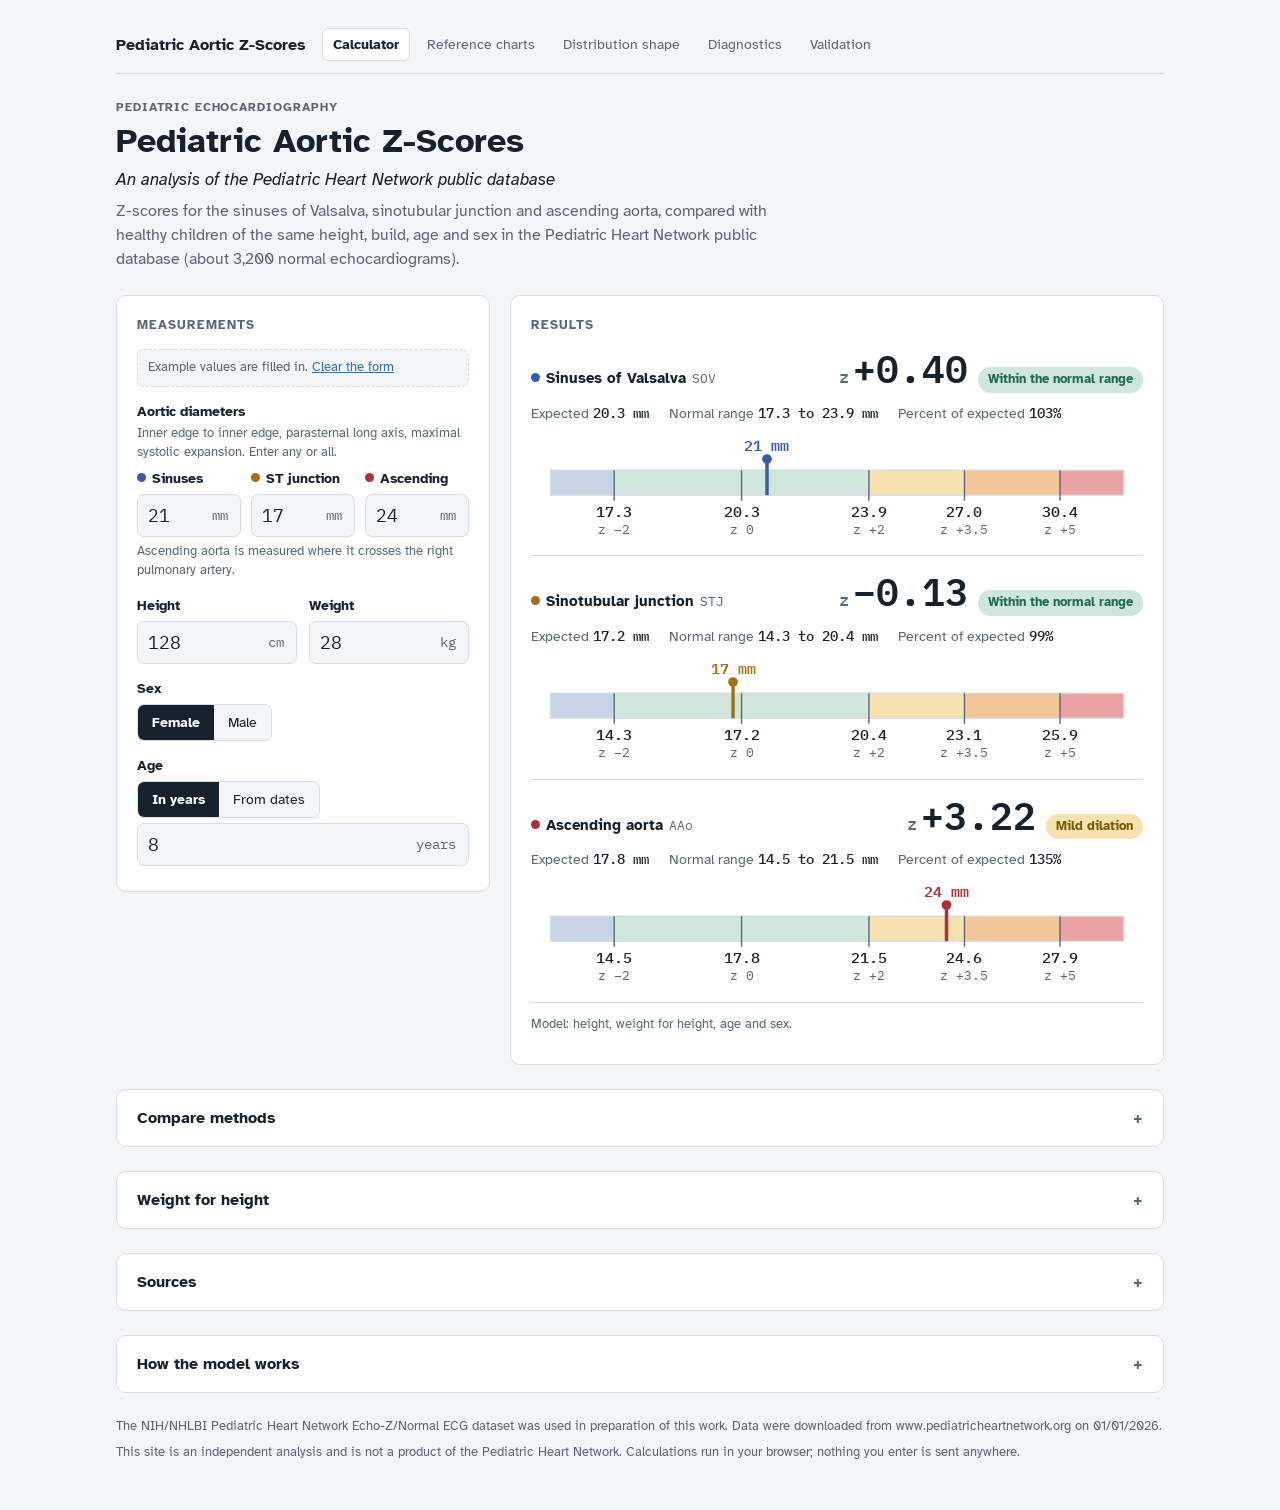
==== index.html @ 46dfd91a "Add reference charts, shape explainer, diagnostics and validation pages Split the calculator into a " ====
<!doctype html>
<html lang="en">
<head>
<meta charset="utf-8">
<meta name="viewport" content="width=device-width, initial-scale=1, viewport-fit=cover">
<meta name="description" content="Z-scores for the pediatric aortic root and ascending aorta from the Pediatric Heart Network public database.">
<title>Pediatric Aortic Z-Scores</title>
<link rel="preconnect" href="https://fonts.googleapis.com">
<link rel="preconnect" href="https://fonts.gstatic.com" crossorigin>
<link rel="stylesheet" href="https://fonts.googleapis.com/css2?family=Atkinson+Hyperlegible:ital,wght@0,400;0,700;1,400&family=IBM+Plex+Mono:wght@400;500;600&display=swap">
<link rel="stylesheet" href="css/site.css">
<style>body { margin: 0; }</style>
</head>
<body>
<div class="page">
  <nav class="sitenav" aria-label="Pages"><a class="brand" href="index.html">Pediatric Aortic Z-Scores</a><a class="tab" href="index.html" aria-current="page">Calculator</a><a class="tab" href="charts.html">Reference charts</a><a class="tab" href="shape.html">Distribution shape</a><a class="tab" href="diagnostics.html">Diagnostics</a><a class="tab" href="validation.html">Validation</a></nav>
  <header>
    <div class="eyebrow">Pediatric echocardiography</div>
    <h1>Pediatric Aortic Z-Scores</h1>
    <p class="subtitle">An analysis of the Pediatric Heart Network public database</p>
    <p class="lede">Z-scores for the sinuses of Valsalva, sinotubular junction and ascending aorta, compared with healthy children of the same height, build, age and sex in the Pediatric Heart Network public database (about 3,200 normal echocardiograms).</p>
  </header>

  <div class="work">
    <section class="panel" aria-labelledby="in-h">
      <h2 id="in-h">Measurements</h2>
      <form id="f" novalidate>
        <div class="example-note" id="example-note">Example values are filled in. <button type="button" id="clear">Clear the form</button></div>

        <div class="field">
          <div class="fieldset-head">
            <span class="label">Aortic diameters</span>
            <span class="hint">Inner edge to inner edge, parasternal long axis, maximal systolic expansion. Enter any or all.</span>
          </div>
          <div class="three">
            <div class="field">
              <label for="d-SOV"><span class="dot" style="background:var(--c-sov)"></span>Sinuses</label>
              <div class="unit-input"><input id="d-SOV" inputmode="decimal" autocomplete="off" value="21"><span>mm</span></div>
            </div>
            <div class="field">
              <label for="d-STJ"><span class="dot" style="background:var(--c-stj)"></span>ST junction</label>
              <div class="unit-input"><input id="d-STJ" inputmode="decimal" autocomplete="off" value="17"><span>mm</span></div>
            </div>
            <div class="field">
              <label for="d-AAO"><span class="dot" style="background:var(--c-aao)"></span>Ascending</label>
              <div class="unit-input"><input id="d-AAO" inputmode="decimal" autocomplete="off" value="24"><span>mm</span></div>
            </div>
          </div>
          <span class="hint">Ascending aorta is measured where it crosses the right pulmonary artery.</span>
        </div>

        <div class="two">
          <div class="field">
            <label for="ht">Height</label>
            <div class="unit-input"><input id="ht" inputmode="decimal" autocomplete="off" value="128"><span>cm</span></div>
          </div>
          <div class="field">
            <label for="wt">Weight</label>
            <div class="unit-input"><input id="wt" inputmode="decimal" autocomplete="off" value="28"><span>kg</span></div>
          </div>
        </div>

        <div class="field">
          <span class="label" id="sex-l">Sex</span>
          <div class="seg" role="radiogroup" aria-labelledby="sex-l">
            <input type="radio" name="sex" id="sex-f" value="F" checked><label for="sex-f">Female</label>
            <input type="radio" name="sex" id="sex-m" value="M"><label for="sex-m">Male</label>
          </div>
        </div>

        <div class="field">
          <span class="label" id="agemode-l">Age</span>
          <div class="seg" role="radiogroup" aria-labelledby="agemode-l">
            <input type="radio" name="agemode" id="am-y" value="years" checked><label for="am-y">In years</label>
            <input type="radio" name="agemode" id="am-d" value="dates"><label for="am-d">From dates</label>
          </div>
          <div id="age-years">
            <div class="unit-input"><input id="age" inputmode="decimal" autocomplete="off" value="8" aria-label="Age in years"><span>years</span></div>
          </div>
          <div id="age-dates" class="two" hidden>
            <div class="field"><label for="dob" class="hint">Date of birth</label><input type="date" id="dob"></div>
            <div class="field"><label for="exam" class="hint">Exam date</label><input type="date" id="exam"></div>
          </div>
          <div class="hint" id="age-out"></div>
        </div>
      </form>
    </section>

    <section class="panel" aria-live="polite" aria-labelledby="out-h">
      <h2 id="out-h">Results</h2>
      <div class="results" id="results"></div>
      <div class="modelline" id="modelline"></div>
      <ul class="flags" id="flags"></ul>
    </section>
  </div>

  <details class="panel" id="cmp">
    <summary>Compare methods</summary>
    <div class="details-body">
      <p class="sub">The same child and measurements under other published or derived normalization methods. Each method has its own reference group and age range. The PHN z-score uses the published PHN Echo Z-Score Project table for all ages; the Mahgerefteh values were recomputed in children 2 years and older.</p>
      <div id="cmp-body"></div>
      <p class="sub">CSA/ht = π × (diameter ÷ 2)² ÷ height (cm²/m). For the CSA/ht methods, the mean comes from the age-group table or from a regression on age and sex, and the SD always comes from the age-group table. The coefficients in the published supplement spreadsheet differ from a regression refit on the same public PHN data, so both are shown.</p>
      <p class="sub">Every method here shares one limit, as does any z-score calculator built from healthy children: almost no reference child falls beyond z ±4. Past that point, z-scores depend on assumptions about the tail rather than on data, which is why the methods diverge for a severely dilated aorta. The percent of expected does not depend on those assumptions.</p>
    </div>
  </details>

  <details class="panel" id="wfh-panel">
    <summary>Weight for height</summary>
    <div class="details-body">
      <div class="wfh-grid">
        <div style="display:grid;gap:12px;min-width:0">
          <dl class="facts">
            <dt>Typical weight for this height</dt><dd id="wf-typ">—</dd>
            <dt>Entered weight</dt><dd id="wf-ent">—</dd>
            <dt>Weight for height</dt><dd id="wf-pct">—</dd>
            <dt>Reference group range</dt><dd id="wf-rng">—</dd>
          </dl>
          <div class="table-wrap">
            <table>
              <thead><tr><th>Level</th><th class="num">Expected diameter</th><th class="num">Effect on z</th></tr></thead>
              <tbody id="wf-tab"></tbody>
            </table>
          </div>
          <p class="sub">Effects are compared with a child of typical weight for the same height. Typical weight is the smoothed average weight for height in the PHN reference group (healthy, non-obese children). Children who are lean for their height have slightly smaller aortas; above typical weight, the expected diameter barely changes.</p>
        </div>
        <div class="wfh-chart">
          <svg id="wfh-svg" viewBox="0 0 440 220" role="img" aria-label="Adjustment to expected aortic diameters by weight for height"></svg>
          <div class="legend" id="wfh-legend"></div>
          <div class="scale-cap">Adjustment to the expected diameter (vertical) by weight for height (horizontal).</div>
        </div>
      </div>
    </div>
  </details>

  <details class="panel" id="refs">
    <summary>Sources</summary>
    <div class="details-body">
      <ol class="refs">
        <li>NIH/NHLBI Pediatric Heart Network Echo-Z/Normal ECG public use dataset. Downloaded 01/01/2026. <a href="https://www.pediatricheartnetwork.org" target="_blank" rel="noopener">pediatricheartnetwork.org</a><span class="why">The reference data behind every PHN-based method on this page.</span></li>
        <li>Lopez L, Colan S, Stylianou M, et al. Relationship of echocardiographic z scores adjusted for body surface area to age, sex, race, and ethnicity: the Pediatric Heart Network Normal Echocardiogram Database. <em>Circ Cardiovasc Imaging</em>. 2017;10(11):e006979. <a href="https://doi.org/10.1161/CIRCIMAGING.117.006979" target="_blank" rel="noopener">doi:10.1161/CIRCIMAGING.117.006979</a><span class="why">The original PHN normal database, and the BSA exponents, means and SDs behind the PHN z-score in the comparison table.</span></li>
        <li>Mahgerefteh J, Lai W, Colan S, et al. Height versus body surface area to normalize cardiovascular measurements in children using the Pediatric Heart Network Echocardiographic Z-Score Database. <em>Pediatr Cardiol</em>. 2021;42(6):1284–1292. <a href="https://doi.org/10.1007/s00246-021-02609-x" target="_blank" rel="noopener">doi:10.1007/s00246-021-02609-x</a><span class="why">Height- and BSA-indexed values for the aortic root and ascending aorta in the comparison table.</span></li>
        <li>Chaudhary AA, Tomlinson AZ, Drant S, Jones AL. Z-score calculators for cross sectional area to height ratio of the aortic root and ascending aorta in healthy children. <em>Pediatr Cardiol</em>. 2026. <a href="https://doi.org/10.1007/s00246-026-04525-4" target="_blank" rel="noopener">doi:10.1007/s00246-026-04525-4</a><span class="why">CSA/ht age-group tables and supplement coefficients in the comparison table.</span></li>
        <li>Lopez L, Colan SD, Frommelt PC, et al. Recommendations for quantification methods during the performance of a pediatric echocardiogram. <em>J Am Soc Echocardiogr</em>. 2010;23(5):465–577. <a href="https://doi.org/10.1016/j.echo.2010.03.019" target="_blank" rel="noopener">doi:10.1016/j.echo.2010.03.019</a><span class="why">How the aortic measurements were made in the PHN core lab.</span></li>
        <li>Morris SA, et al. Cardiovascular management of aortopathy in children: a scientific statement from the American Heart Association. <em>Circulation</em>. 2024. <a href="https://pubmed.ncbi.nlm.nih.gov/39129620/" target="_blank" rel="noopener">PubMed 39129620</a><span class="why">Z-score bands for mild, moderate and severe dilation.</span></li>
        <li>Cole TJ, Green PJ. Smoothing reference centile curves: the LMS method and penalized likelihood. <em>Stat Med</em>. 1992;11(10):1305–1319. <a href="https://doi.org/10.1002/sim.4780111005" target="_blank" rel="noopener">doi:10.1002/sim.4780111005</a><span class="why">The LMS idea behind the median, spread and Box-Cox shape.</span></li>
        <li>Rigby RA, Stasinopoulos DM. Generalized additive models for location, scale and shape. <em>J R Stat Soc Ser C</em>. 2005;54(3):507–554. <a href="https://doi.org/10.1111/j.1467-9876.2005.00510.x" target="_blank" rel="noopener">doi:10.1111/j.1467-9876.2005.00510.x</a><span class="why">GAMLSS, the framework used to fit these models.</span></li>
        <li>Herrera-Leaño N, Malhotra A, Cooper R, et al. Allometric scaling of left heart structure and function in elite cyclists: development of sport-specific prediction equations. <em>J Am Heart Assoc</em>. 2026;15:e050142. <a href="https://doi.org/10.1161/JAHA.126.050142" target="_blank" rel="noopener">doi:10.1161/JAHA.126.050142</a><span class="why">A location, scale and shape approach to echo reference values (SEAMLSS).</span></li>
        <li>Haycock GB, Schwartz GJ, Wisotsky DH. Geometric method for measuring body surface area. <em>J Pediatr</em>. 1978;93(1):62–66. <a href="https://doi.org/10.1016/S0022-3476(78)80601-5" target="_blank" rel="noopener">doi:10.1016/S0022-3476(78)80601-5</a><span class="why">BSA formula for the BSA index.</span></li>
      </ol>
    </div>
  </details>

  <details class="panel" id="about">
    <summary>How the model works</summary>
    <div class="details-body">
      <p>Each z-score answers one question: how unusual is this diameter for a healthy child of the same size, build, age and sex? The model answers it in three parts, the same three used to build growth charts (the LMS method): where the middle is, how wide the spread is, and what shape the distribution has. It is fit separately for each level of the aorta.</p>

      <h3>1. The middle: predicted median (M)</h3>
      <p>The median diameter comes from log height, weight for height, age and sex. Height enters as a smooth curve rather than a fixed exponent, so the model can follow growth that is slower than body length in toddlers (an exponent near 0.75) and close to proportional in adolescence (near 0.95). Weight for height compares the child's weight with the typical weight for their height in the same reference group: lean children have slightly smaller aortas, and weight above typical changes little. Once size is known, age and sex add only small effects. Every effect is multiplicative, so it changes the expected diameter by a percentage, the same at every size.</p>

      <h3>2. The spread: σ</h3>
      <p>σ is close to a coefficient of variation: the typical scatter of healthy diameters as a fraction of the median, about 8 to 11%. It is a smooth function of height and is slightly larger in infants, partly because a 1 mm rounding step is a bigger fraction of a small aorta.</p>

      <h3>3. The shape: λ</h3>
      <p>λ (the Box-Cox power) describes how the distribution stretches in its tails, and it is estimated from the data rather than assumed. λ = 0 means diameters are log-normal: being twice the median counts the same at any size. λ = 1 means each extra millimetre counts the same, the assumption behind ratio z-scores such as diameter ÷ BSA^0.5. λ = 2 is the scale of an area, such as CSA/ht. The data put the sinuses near 0 (log-normal) and the sinotubular junction and ascending aorta near 0.4, and rule out 2 for all three. Near the middle the choice barely matters; for a severely dilated aorta it can change z by a factor of two, which is why it is fitted here.</p>

      <div class="table-wrap">
        <table>
          <thead><tr><th>Level</th><th class="num">Children</th><th class="num">λ</th><th class="num">σ (spread)</th><th class="num">Male vs female</th></tr></thead>
          <tbody id="model-tab"></tbody>
        </table>
      </div>

      <h3>From the three parts to a z-score</h3>
      <p class="mono" id="formula" style="white-space:pre-line;line-height:1.8"></p>
      <p>D is the measured diameter and M the predicted median. When λ is 0, the formula becomes ln(D ÷ M) ÷ σ. The second formula turns any z back into millimetres; it draws the scales and gives the normal range (z −2 to +2).</p>
      <p><strong>Percent of expected</strong> is 100 × D ÷ M, the same idea as percent predicted in pulmonary function testing and in the athlete equations of Herrera-Leaño et al. It does not depend on λ or σ, so it is the steadier number for describing and following severe dilation, where z-scores from different methods diverge.</p>
      <p><strong>Without a weight</strong>, the calculator uses the same kind of model built from height and sex only.</p>

      <h3>Reference group and checks</h3>
      <p>Healthy, non-obese children from birth to 18 years in the NIH/NHLBI Pediatric Heart Network Echo-Z/Normal ECG public use dataset (core-lab measurements, 19 centers). Data cleaning is described below.</p>
      <p>In the reference group, z-scores have mean 0 and SD 1 in every height decile and age group, with no remaining trend against height, age, weight, BMI or sex, and 2.1 to 2.6% of children beyond ±2 on each side (2.3% expected). Royston–Wright Q-tests across height groups show the spread (σ), skewness (λ) and kurtosis behaving as intended at every size, except slightly heavy tails at the sinotubular junction.</p>

      <h3>Data cleaning</h3>
      <p>Records were screened in two stages, and only clear errors were excluded, never values that were merely unusual.</p>
      <p><strong>Body size.</strong> Weight for height was computed for every child, and records far outside the reference range were reviewed. Five combinations that are not physiologically possible in a healthy child (for example, a newborn recorded at 71 cm, and a 7.7-year-old at 134 cm and 15 kg) were excluded from all three models.</p>
      <p><strong>Measurements.</strong> After a first fit, the largest |z| values at each level were reviewed. A reading was excluded only when it was implausible and isolated to one level while the other levels in the same child were normal: one sinotubular junction (13 mm in a 172 cm adolescent, z −6.6) and two ascending aortas (12 and 13 mm in children about 140 cm tall, z −4.0 to −4.7, with normal sinuses and sinotubular junction). A child who was large at all three levels (z about +3.5 throughout) was kept, because agreement across levels points to real anatomy.</p>
      <p>In total, 5 of 3,215 records were excluded from all models, and 3 single measurements from one level each. Removing them did not change the main findings. They mattered most for the shape: the two ascending aorta readings alone moved λ from 0.48 to 0.37 and accounted for the skewness and kurtosis flags in the Q-tests.</p>
      <p><strong>Self-test.</strong> <span id="selftest">Running…</span></p>
      <p class="sub">Fit in R with the gamlss package (Box-Cox Cole-Green family, P-spline smooths), exported as lookup tables and interpolated in the browser.</p>

      <h3>Limits</h3>
      <p>Calibration is close to exact out to about z ±2.5. Beyond ±3, about twice as many reference children fall in each tail as a normal distribution predicts (roughly 8 instead of 4 per tail), so z-scores there are approximate; past about ±4 they extend the fitted shape rather than the data, and the percent of expected is the more robust measure. The sinotubular junction has slightly heavier tails than this model assumes, so extreme STJ z-scores should be read with some care. The reference group excluded obesity, so results for children well outside the reference weight-for-height range are extrapolations. Diameters were recorded to the nearest millimetre; in newborns, 1 mm moves z by about 1. The dilation bands follow the AHA scientific statement on aortopathy in children (normal &lt; 2, mild 2 to &lt; 3.5, moderate 3.5 to &lt; 5, severe ≥ 5), applied to this model's z. For research and education; it does not replace clinical judgment.</p>
    </div>
  </details>

  <footer>
    <p>The NIH/NHLBI Pediatric Heart Network Echo-Z/Normal ECG dataset was used in preparation of this work. Data were downloaded from www.pediatricheartnetwork.org on 01/01/2026.</p>
    <p>This site is an independent analysis and is not a product of the Pediatric Heart Network. Calculations run in your browser; nothing you enter is sent anywhere.</p>
  </footer>
</div>
<script src="models/root_bccg.js"></script>
<script src="tests/root_bccg_testcases.js"></script>
<script src="js/aortic-model.js"></script>
<script src="js/calculator.js"></script>
</body>
</html>
---- css/site.css ----
/* Layout: a clinical worksheet. Measurements on the left; one result row per level
   of the aorta (root to ascending) on the right, each with a caliper-style mm scale.
   Methods, weight for height, sources and notes fold away below. */
:root {
  --bg: #f3f5f7;
  --surface: #ffffff;
  --ink: #17212b;
  --muted: #5a6673;
  --line: #d7dde4;
  --accent: #a8323c;
  --accent-soft: #f6e3e5;
  --focus: #2f6db5;
  --c-sov: #3b5ba9;
  --c-stj: #a0701a;
  --c-aao: #a8323c;
  --band-small: #c9d5e6;
  --band-normal: #cfe6dc;
  --band-mild: #f5e2b0;
  --band-moderate: #f3c69a;
  --band-severe: #eba2a2;
  --chip-normal-ink: #1f6b52;
  --chip-mild-ink: #7a5a00;
  --chip-moderate-ink: #8a4300;
  --chip-severe-ink: #8e1f28;
  --chip-small-ink: #2c4f7c;
  --font-ui: "Atkinson Hyperlegible", "Segoe UI", system-ui, -apple-system, sans-serif;
  --font-num: "IBM Plex Mono", ui-monospace, "SFMono-Regular", Menlo, Consolas, monospace;
}
@media (prefers-color-scheme: dark) {
  :root:not([data-theme="light"]) {
    --bg: #0f1419; --surface: #171e26; --ink: #e5eaf0; --muted: #9aa5b1; --line: #2b3540;
    --accent: #ec6b73; --accent-soft: #3a1f23; --focus: #7fb0ec;
    --c-sov: #6f8fe0; --c-stj: #b88a2a; --c-aao: #e45f72;
    --band-small: #2b3b52; --band-normal: #1f4236; --band-mild: #4a3d14; --band-moderate: #57361a; --band-severe: #5c2427;
    --chip-normal-ink: #8fd6b8; --chip-mild-ink: #ead07a; --chip-moderate-ink: #f2b27a; --chip-severe-ink: #f3a0a6; --chip-small-ink: #a9c4ea;
    color-scheme: dark;
  }
}
:root[data-theme="dark"] {
  --bg: #0f1419; --surface: #171e26; --ink: #e5eaf0; --muted: #9aa5b1; --line: #2b3540;
  --accent: #ec6b73; --accent-soft: #3a1f23; --focus: #7fb0ec;
  --c-sov: #6f8fe0; --c-stj: #b88a2a; --c-aao: #e45f72;
  --band-small: #2b3b52; --band-normal: #1f4236; --band-mild: #4a3d14; --band-moderate: #57361a; --band-severe: #5c2427;
  --chip-normal-ink: #8fd6b8; --chip-mild-ink: #ead07a; --chip-moderate-ink: #f2b27a; --chip-severe-ink: #f3a0a6; --chip-small-ink: #a9c4ea;
  color-scheme: dark;
}

* { box-sizing: border-box; }
[hidden] { display: none !important; }
body { background: var(--bg); color: var(--ink); font-family: var(--font-ui); font-size: 16px; line-height: 1.5; }
.page {
  max-width: 1080px; margin: 0 auto;
  padding-block: 28px 48px;
  padding-left: max(16px, env(safe-area-inset-left, 0px));
  padding-right: max(16px, env(safe-area-inset-right, 0px));
  display: grid; gap: 24px;
}
header { display: grid; gap: 6px; }
.eyebrow { font-size: 12px; letter-spacing: .08em; text-transform: uppercase; color: var(--muted); font-weight: 700; }
h1 { margin: 0; font-size: clamp(26px, 4vw, 34px); line-height: 1.15; text-wrap: balance; }
.subtitle { margin: 0; font-size: 17px; font-style: italic; }
.lede { margin: 0; color: var(--muted); max-width: 66ch; }

.work { display: grid; grid-template-columns: minmax(0, 4fr) minmax(0, 7fr); gap: 20px; align-items: start; }
@media (max-width: 800px) { .work { grid-template-columns: 1fr; } }
.panel { background: var(--surface); border: 1px solid var(--line); border-radius: 10px; padding: 20px; min-width: 0; }
.panel h2 { margin: 0 0 14px; font-size: 13px; letter-spacing: .08em; text-transform: uppercase; color: var(--muted); }

form { display: grid; gap: 14px; }
.field { display: grid; gap: 5px; }
.field label, .field .label { font-weight: 700; font-size: 14px; }
.hint { font-size: 13px; color: var(--muted); }
.unit-input { display: grid; grid-template-columns: minmax(0, 1fr) auto; align-items: center; border: 1px solid var(--line); border-radius: 7px; background: var(--bg); }
.unit-input input { border: 0; background: transparent; color: var(--ink); font-family: var(--font-num); font-size: 18px; padding: 9px 10px; min-width: 0; width: 100%; }
.unit-input span { padding: 0 12px; color: var(--muted); font-family: var(--font-num); font-size: 14px; }
.unit-input:focus-within { outline: 2px solid var(--focus); outline-offset: 1px; }
input:focus { outline: none; }
input[type="date"] { font: 16px var(--font-num); color: var(--ink); background: var(--bg); border: 1px solid var(--line); border-radius: 7px; padding: 8px 10px; width: 100%; min-width: 0; }
input[type="date"]:focus-visible { outline: 2px solid var(--focus); outline-offset: 1px; }
.two { display: grid; grid-template-columns: 1fr 1fr; gap: 12px; }
.three { display: grid; grid-template-columns: repeat(3, minmax(0, 1fr)); gap: 10px; }
@media (max-width: 380px) { .two { grid-template-columns: 1fr; } }
@media (max-width: 420px) { .three { grid-template-columns: 1fr; } }
.dot { display: inline-block; width: 9px; height: 9px; border-radius: 50%; margin-right: 6px; vertical-align: 1px; }
.fieldset-head { display: grid; gap: 2px; }

.seg { display: inline-grid; grid-auto-flow: column; border: 1px solid var(--line); border-radius: 7px; overflow: hidden; width: max-content; max-width: 100%; }
.seg input { position: absolute; opacity: 0; pointer-events: none; }
.seg label { padding: 7px 14px; cursor: pointer; font-size: 14px; font-weight: 400; background: var(--bg); color: var(--ink); }
.seg input:checked + label { background: var(--ink); color: var(--surface); font-weight: 700; }
.seg input:focus-visible + label { outline: 2px solid var(--focus); outline-offset: -2px; }

.example-note { font-size: 13px; color: var(--muted); background: var(--bg); border: 1px dashed var(--line); border-radius: 7px; padding: 8px 10px; }
.example-note button { font: inherit; color: var(--focus); background: none; border: 0; padding: 0; cursor: pointer; text-decoration: underline; }

.results { display: grid; gap: 0; }
.rrow { display: grid; gap: 10px; padding: 16px 0; border-top: 1px solid var(--line); }
.rrow:first-of-type { border-top: 0; padding-top: 0; }
.rhead { display: flex; flex-wrap: wrap; align-items: baseline; justify-content: space-between; gap: 6px 14px; }
.rname { font-weight: 700; font-size: 15px; }
.rname small { font-weight: 400; color: var(--muted); font-family: var(--font-num); margin-left: 6px; }
.zgroup { display: flex; align-items: baseline; gap: 10px; flex-wrap: wrap; }
.zval { font-family: var(--font-num); font-weight: 600; font-size: clamp(28px, 5vw, 38px); line-height: 1; font-variant-numeric: tabular-nums; }
.zval small { font-size: .45em; font-weight: 500; color: var(--muted); margin-right: 4px; }
.rfacts { display: flex; flex-wrap: wrap; gap: 4px 20px; font-size: 14px; color: var(--muted); }
.rfacts b { color: var(--ink); font-family: var(--font-num); font-weight: 500; }
.rrow svg { width: 100%; height: auto; display: block; }
.rrow.empty .zval { color: var(--muted); }
.rnote { font-size: 13px; color: var(--ink); background: var(--bg); border: 1px dashed var(--line); border-radius: 7px; padding: 7px 10px; }

.chip { display: inline-block; padding: 3px 10px; border-radius: 999px; font-weight: 700; font-size: 13px; }
.chip.normal { background: var(--band-normal); color: var(--chip-normal-ink); }
.chip.mild { background: var(--band-mild); color: var(--chip-mild-ink); }
.chip.moderate { background: var(--band-moderate); color: var(--chip-moderate-ink); }
.chip.severe { background: var(--band-severe); color: var(--chip-severe-ink); }
.chip.small { background: var(--band-small); color: var(--chip-small-ink); }
.chip.none { background: var(--bg); color: var(--muted); font-weight: 400; }

.modelline { font-size: 13px; color: var(--muted); border-top: 1px solid var(--line); padding-top: 12px; }
.flags { display: grid; gap: 6px; margin: 10px 0 0; padding: 0; list-style: none; }
.flags li { background: var(--accent-soft); color: var(--ink); border-radius: 7px; padding: 8px 10px; font-size: 14px; }
.scale-cap { font-size: 12px; color: var(--muted); }

details.panel { padding: 0; }
details.panel > summary { cursor: pointer; padding: 16px 20px; font-weight: 700; list-style: none; display: flex; justify-content: space-between; gap: 12px; }
details.panel > summary::-webkit-details-marker { display: none; }
details.panel > summary::after { content: "+"; font-family: var(--font-num); color: var(--muted); }
details.panel[open] > summary::after { content: "−"; }
details.panel > summary:focus-visible { outline: 2px solid var(--focus); outline-offset: -2px; border-radius: 10px; }
.details-body { padding: 0 20px 20px; display: grid; gap: 14px; }
.details-body p { margin: 0; max-width: 74ch; }
.details-body h3 { margin: 6px 0 0; font-size: 15px; }
.sub { color: var(--muted); font-size: 14px; }

.table-wrap { overflow-x: auto; }
table { border-collapse: collapse; width: 100%; font-size: 14px; }
th, td { text-align: left; padding: 8px 10px; border-bottom: 1px solid var(--line); vertical-align: top; }
th { font-size: 12px; text-transform: uppercase; letter-spacing: .06em; color: var(--muted); font-weight: 700; }
td.num { font-family: var(--font-num); font-variant-numeric: tabular-nums; white-space: nowrap; text-align: right; }
th.num { text-align: right; }
tr.primary td { font-weight: 700; }
#cmp-body table { table-layout: fixed; }
#cmp-body th:nth-child(1) { width: 60%; }

.src { display: block; color: var(--muted); font-size: 12px; font-weight: 400; }

.facts { display: grid; grid-template-columns: max-content minmax(0, 1fr); gap: 6px 18px; margin: 0; }
.facts dt { color: var(--muted); font-size: 14px; }
.facts dd { margin: 0; font-family: var(--font-num); font-variant-numeric: tabular-nums; font-size: 15px; }
@media (max-width: 420px) { .facts { grid-template-columns: 1fr; } .facts dd { margin-bottom: 6px; } }
.wfh-grid { display: grid; grid-template-columns: minmax(0, 1fr) minmax(0, 1.3fr); gap: 20px; align-items: start; }
@media (max-width: 760px) { .wfh-grid { grid-template-columns: 1fr; } }
.wfh-chart svg { width: 100%; height: auto; display: block; }
.legend { display: flex; flex-wrap: wrap; gap: 4px 14px; font-size: 13px; color: var(--muted); }

.refs { margin: 0; padding-left: 1.4em; display: grid; gap: 10px; }
.refs li { max-width: 80ch; }
.refs a { color: var(--focus); word-break: break-word; }
.refs .why { display: block; color: var(--muted); font-size: 14px; }
.mono { font-family: var(--font-num); font-size: .92em; }
.ok { color: var(--chip-normal-ink); font-weight: 700; }
.bad { color: var(--chip-severe-ink); font-weight: 700; }
footer { color: var(--muted); font-size: 13px; display: grid; gap: 6px; }
footer p { margin: 0; }

/* ---- site navigation (shared across pages) ---- */
.sitenav { display: flex; flex-wrap: wrap; gap: 4px 6px; align-items: center; border-bottom: 1px solid var(--line); padding-bottom: 12px; }
.sitenav .brand { font-weight: 700; margin-right: 10px; color: var(--ink); text-decoration: none; }
.sitenav a.tab { color: var(--muted); text-decoration: none; padding: 5px 10px; border-radius: 6px; font-size: 14px; border: 1px solid transparent; }
.sitenav a.tab:hover { color: var(--ink); background: var(--surface); }
.sitenav a.tab[aria-current="page"] { color: var(--ink); background: var(--surface); border-color: var(--line); font-weight: 700; }
.sitenav a:focus-visible { outline: 2px solid var(--focus); outline-offset: 2px; }

/* ---- charts and controls (shared) ---- */
.chart svg { width: 100%; height: auto; display: block; }
.tip { position: fixed; pointer-events: none; background: var(--surface); color: var(--ink); border: 1px solid var(--line); border-radius: 7px; padding: 7px 9px; font-size: 13px; box-shadow: 0 4px 14px rgba(0,0,0,.12); z-index: 20; max-width: 260px; }
.tip b { font-family: var(--font-num); font-weight: 600; }
.tabs { display: inline-flex; flex-wrap: wrap; gap: 6px; }
.tabs button { font: inherit; font-size: 14px; padding: 6px 12px; border-radius: 7px; border: 1px solid var(--line); background: var(--bg); color: var(--ink); cursor: pointer; }
.tabs button[aria-pressed="true"] { background: var(--ink); color: var(--surface); font-weight: 700; border-color: var(--ink); }
.tabs button:focus-visible { outline: 2px solid var(--focus); outline-offset: 2px; }
.controls { display: flex; flex-wrap: wrap; gap: 12px 20px; align-items: end; }
.prose { max-width: 72ch; }
.prose p { margin: 0 0 10px; }
.btn { font: inherit; font-size: 14px; padding: 7px 12px; border-radius: 7px; border: 1px solid var(--line); background: var(--surface); color: var(--ink); cursor: pointer; }
.btn:hover { background: var(--bg); }
.btn:focus-visible { outline: 2px solid var(--focus); outline-offset: 2px; }
.pill { display: inline-block; padding: 2px 8px; border-radius: 999px; font-size: 12px; font-weight: 700; }
.pill.ok { background: var(--band-normal); color: var(--chip-normal-ink); }
.pill.bad { background: var(--band-severe); color: var(--chip-severe-ink); }
.stat-row { display: grid; grid-template-columns: repeat(auto-fit, minmax(160px, 1fr)); gap: 12px; }
.stat { background: var(--surface); border: 1px solid var(--line); border-radius: 10px; padding: 12px 14px; }
.stat .k { font-size: 12px; color: var(--muted); text-transform: uppercase; letter-spacing: .06em; font-weight: 700; }
.stat .v { font-family: var(--font-num); font-size: 22px; font-weight: 600; font-variant-numeric: tabular-nums; }
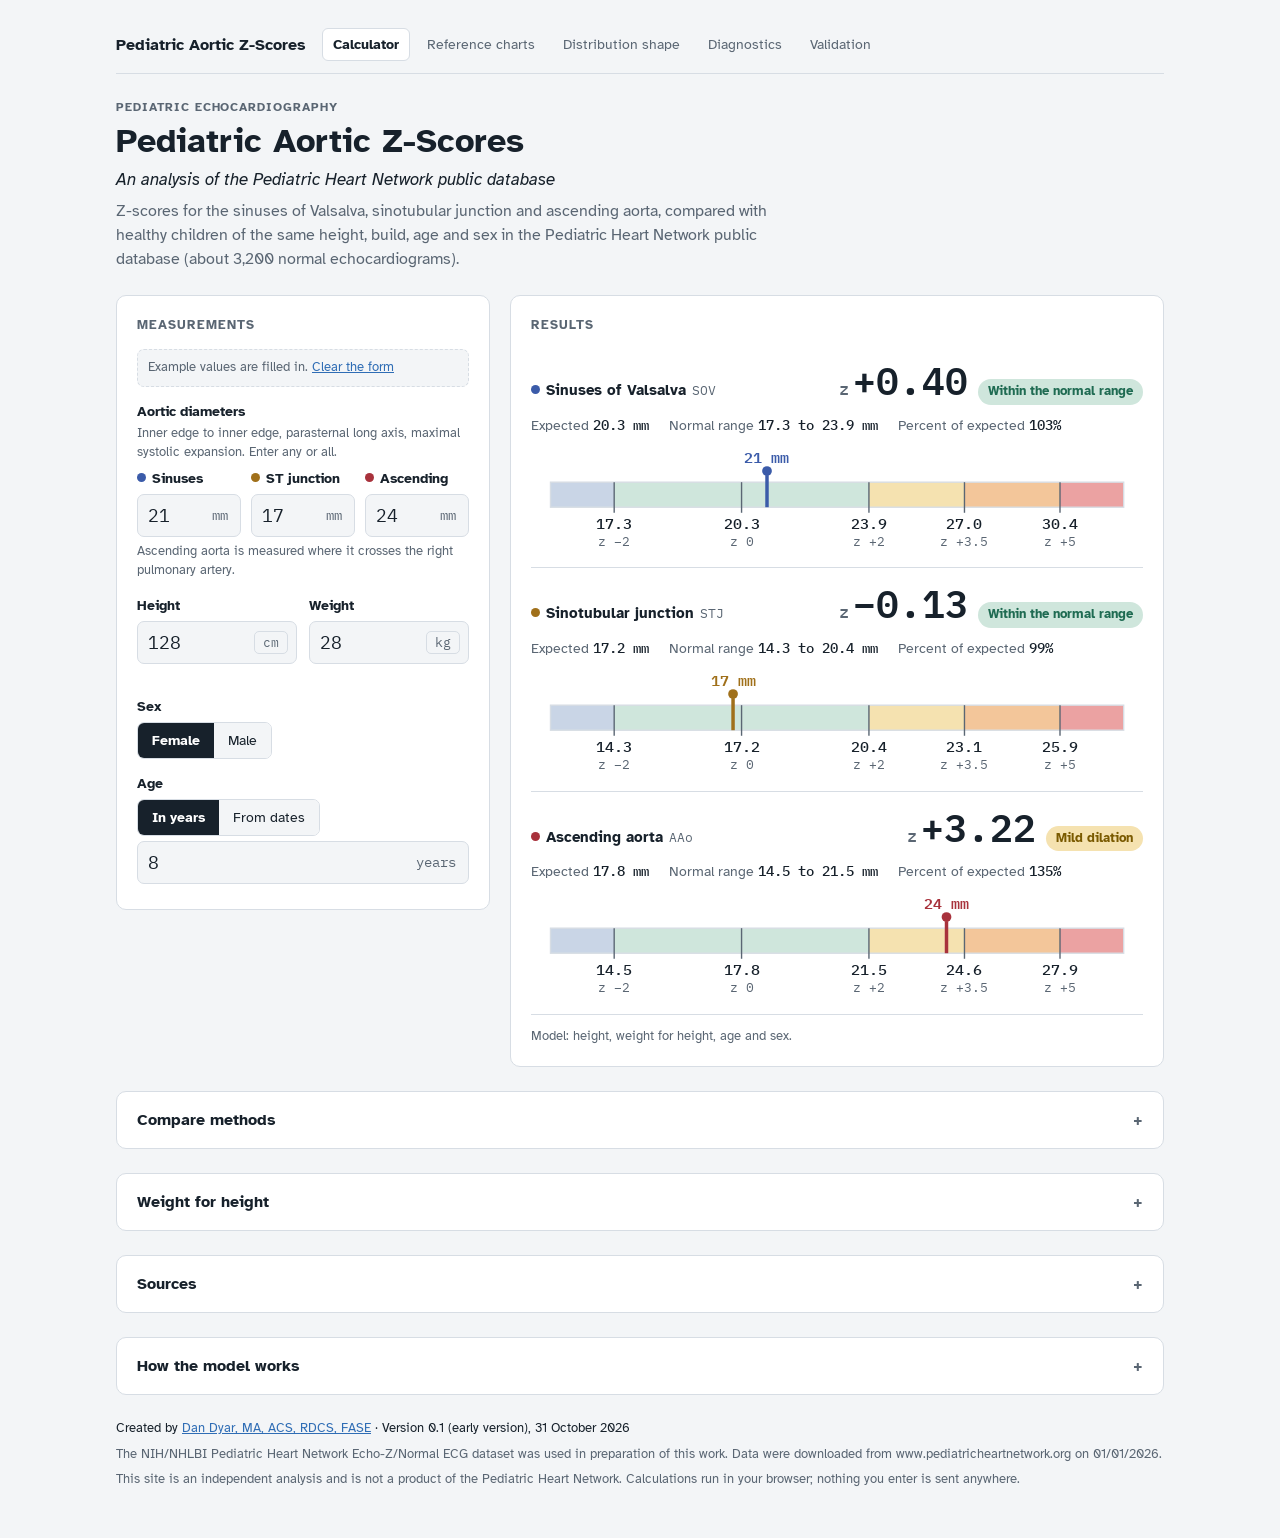
==== commit 879f22ed: "Add cm/in and kg/lb toggles and an age-for-height check - Unit button inside the height and weight f" ====
--- a/index.html
+++ b/index.html
@@ -52,11 +52,13 @@
         <div class="two">
           <div class="field">
             <label for="ht">Height</label>
-            <div class="unit-input"><input id="ht" inputmode="decimal" autocomplete="off" value="128"><span>cm</span></div>
+            <div class="unit-input"><input id="ht" inputmode="decimal" autocomplete="off" value="128"><button type="button" class="unit-btn" id="ht-unit">cm</button></div>
+            <span class="hint unit-alt" id="ht-alt"></span>
           </div>
           <div class="field">
             <label for="wt">Weight</label>
-            <div class="unit-input"><input id="wt" inputmode="decimal" autocomplete="off" value="28"><span>kg</span></div>
+            <div class="unit-input"><input id="wt" inputmode="decimal" autocomplete="off" value="28"><button type="button" class="unit-btn" id="wt-unit">kg</button></div>
+            <span class="hint unit-alt" id="wt-alt"></span>
           </div>
         </div>
 
@@ -88,9 +90,9 @@
 
     <section class="panel" aria-live="polite" aria-labelledby="out-h">
       <h2 id="out-h">Results</h2>
+      <ul class="flags" id="flags" style="margin:0 0 12px"></ul>
       <div class="results" id="results"></div>
       <div class="modelline" id="modelline"></div>
-      <ul class="flags" id="flags"></ul>
     </section>
   </div>
 
@@ -201,6 +203,7 @@
 </div>
 <script src="models/root_bccg.js"></script>
 <script src="tests/root_bccg_testcases.js"></script>
+<script src="models/age_height.js"></script>
 <script src="js/aortic-model.js"></script>
 <script src="js/calculator.js"></script>
 </body>
--- a/css/site.css
+++ b/css/site.css
@@ -192,3 +192,13 @@
 .stat { background: var(--surface); border: 1px solid var(--line); border-radius: 10px; padding: 12px 14px; }
 .stat .k { font-size: 12px; color: var(--muted); text-transform: uppercase; letter-spacing: .06em; font-weight: 700; }
 .stat .v { font-family: var(--font-num); font-size: 22px; font-weight: 600; font-variant-numeric: tabular-nums; }
+
+.site-credit { color: var(--ink); }
+.site-credit a { color: var(--focus); }
+
+/* ---- unit toggle (cm/in, kg/lb) ---- */
+.unit-btn { font: 13px var(--font-num); color: var(--muted); background: transparent; border: 1px solid var(--line); border-radius: 5px; padding: 2px 8px; margin-right: 8px; cursor: pointer; }
+.unit-btn:hover { color: var(--ink); border-color: var(--muted); }
+.unit-btn:focus-visible { outline: 2px solid var(--focus); outline-offset: 1px; }
+th .unit-btn { margin: 0 0 0 4px; font-size: 11px; padding: 1px 6px; text-transform: none; letter-spacing: 0; }
+.unit-alt { min-height: 1em; }
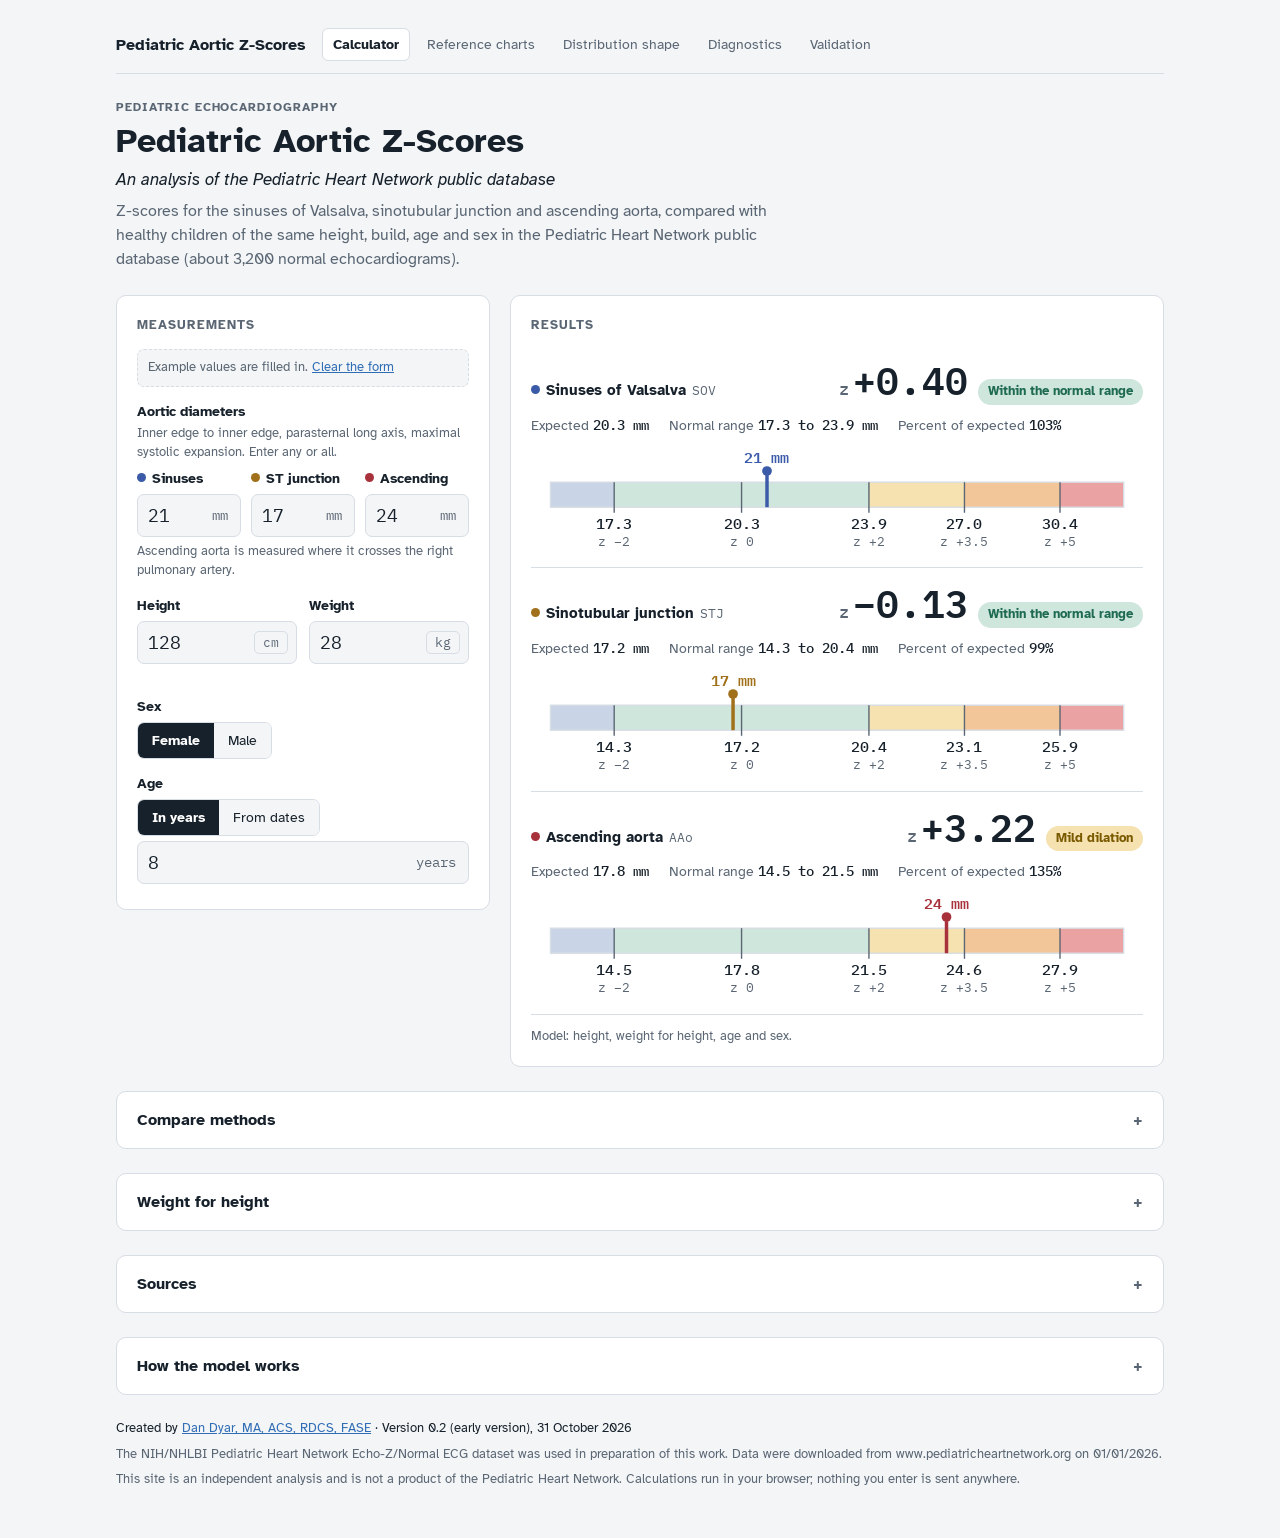
==== commit 1aed62d3: "Add Lauzon-Schnittka (2025) to the comparison and validation pages (local branch, pending permission" ====
--- a/index.html
+++ b/index.html
@@ -99,7 +99,7 @@
   <details class="panel" id="cmp">
     <summary>Compare methods</summary>
     <div class="details-body">
-      <p class="sub">The same child and measurements under other published or derived normalization methods. Each method has its own reference group and age range. The PHN z-score uses the published PHN Echo Z-Score Project table for all ages; the Mahgerefteh values were recomputed in children 2 years and older.</p>
+      <p class="sub">The same child and measurements under other published or derived normalization methods. Each method has its own reference group and age range. The PHN z-score uses the published PHN Echo Z-Score Project table for all ages; the Mahgerefteh values were recomputed in children 2 years and older. Lauzon-Schnittka comes from a large multicenter clinical cohort that included overweight and obese children; clinical measurements by many readers give a wider normal range than core-lab measurements.</p>
       <div id="cmp-body"></div>
       <p class="sub">CSA/ht = π × (diameter ÷ 2)² ÷ height (cm²/m). For the CSA/ht methods, the mean comes from the age-group table or from a regression on age and sex, and the SD always comes from the age-group table. The coefficients in the published supplement spreadsheet differ from a regression refit on the same public PHN data, so both are shown.</p>
       <p class="sub">Every method here shares one limit, as does any z-score calculator built from healthy children: almost no reference child falls beyond z ±4. Past that point, z-scores depend on assumptions about the tail rather than on data, which is why the methods diverge for a severely dilated aorta. The percent of expected does not depend on those assumptions.</p>
@@ -144,6 +144,7 @@
         <li>Chaudhary AA, Tomlinson AZ, Drant S, Jones AL. Z-score calculators for cross sectional area to height ratio of the aortic root and ascending aorta in healthy children. <em>Pediatr Cardiol</em>. 2026. <a href="https://doi.org/10.1007/s00246-026-04525-4" target="_blank" rel="noopener">doi:10.1007/s00246-026-04525-4</a><span class="why">CSA/ht age-group tables and supplement coefficients in the comparison table.</span></li>
         <li>Lopez L, Colan SD, Frommelt PC, et al. Recommendations for quantification methods during the performance of a pediatric echocardiogram. <em>J Am Soc Echocardiogr</em>. 2010;23(5):465–577. <a href="https://doi.org/10.1016/j.echo.2010.03.019" target="_blank" rel="noopener">doi:10.1016/j.echo.2010.03.019</a><span class="why">How the aortic measurements were made in the PHN core lab.</span></li>
         <li>Morris SA, et al. Cardiovascular management of aortopathy in children: a scientific statement from the American Heart Association. <em>Circulation</em>. 2024. <a href="https://pubmed.ncbi.nlm.nih.gov/39129620/" target="_blank" rel="noopener">PubMed 39129620</a><span class="why">Z-score bands for mild, moderate and severe dilation.</span></li>
+        <li>Lauzon-Schnittka J, Plante V, Dahdah N, et al. Z scores for pediatric echocardiography dimensions adjusted for body size, BMI, and age. <em>Circ Cardiovasc Imaging</em>. 2025;18:e017944. <a href="https://doi.org/10.1161/CIRCIMAGING.124.017944" target="_blank" rel="noopener">doi:10.1161/CIRCIMAGING.124.017944</a><span class="why">The Lauzon-Schnittka z-scores in the comparison table, implemented from the authors' calculator workbook, including its WHO BMI-for-age tables.</span></li>
         <li>Cole TJ, Green PJ. Smoothing reference centile curves: the LMS method and penalized likelihood. <em>Stat Med</em>. 1992;11(10):1305–1319. <a href="https://doi.org/10.1002/sim.4780111005" target="_blank" rel="noopener">doi:10.1002/sim.4780111005</a><span class="why">The LMS idea behind the median, spread and Box-Cox shape.</span></li>
         <li>Rigby RA, Stasinopoulos DM. Generalized additive models for location, scale and shape. <em>J R Stat Soc Ser C</em>. 2005;54(3):507–554. <a href="https://doi.org/10.1111/j.1467-9876.2005.00510.x" target="_blank" rel="noopener">doi:10.1111/j.1467-9876.2005.00510.x</a><span class="why">GAMLSS, the framework used to fit these models.</span></li>
         <li>Herrera-Leaño N, Malhotra A, Cooper R, et al. Allometric scaling of left heart structure and function in elite cyclists: development of sport-specific prediction equations. <em>J Am Heart Assoc</em>. 2026;15:e050142. <a href="https://doi.org/10.1161/JAHA.126.050142" target="_blank" rel="noopener">doi:10.1161/JAHA.126.050142</a><span class="why">A location, scale and shape approach to echo reference values (SEAMLSS).</span></li>
@@ -205,6 +206,8 @@
 <script src="tests/root_bccg_testcases.js"></script>
 <script src="models/age_height.js"></script>
 <script src="js/aortic-model.js"></script>
+<script src="models/lauzon_schnittka.js"></script>
+<script src="js/lauzon-schnittka.js"></script>
 <script src="js/calculator.js"></script>
 </body>
 </html>
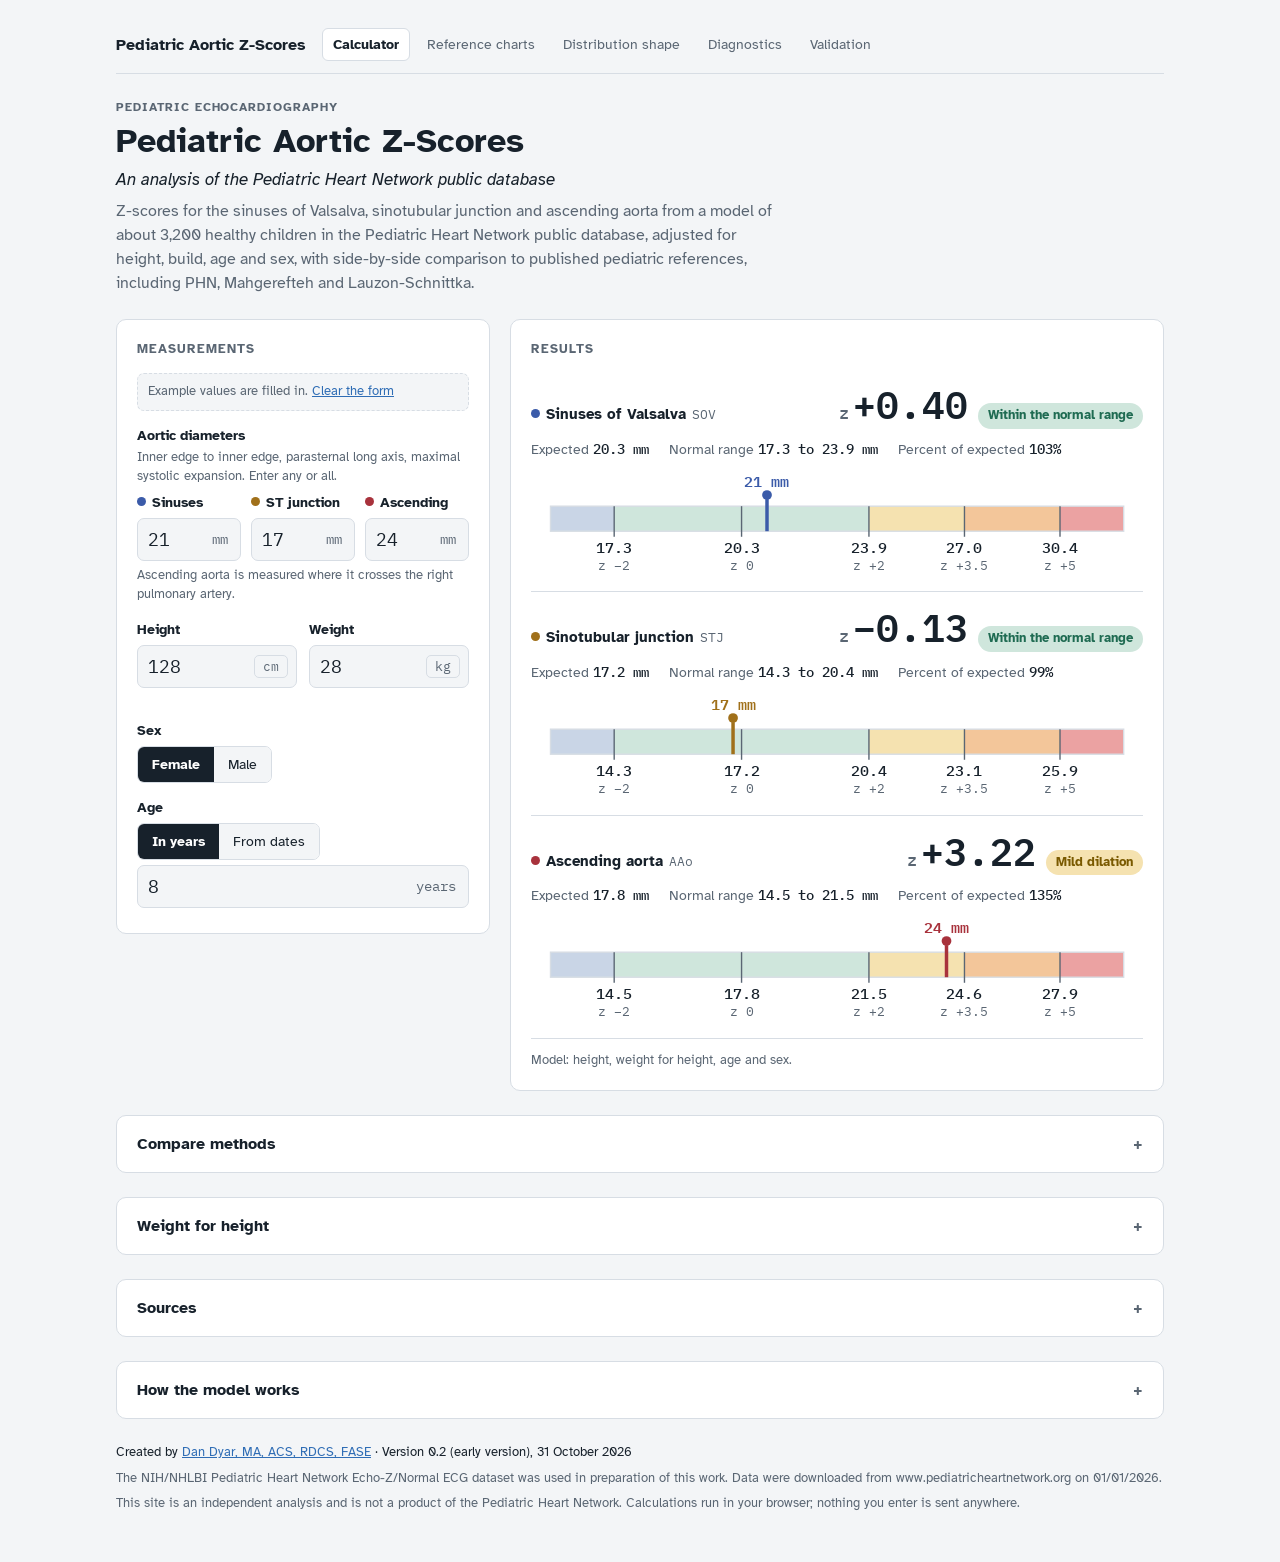
==== commit d206b921: "Update the calculator intro to describe the method comparison Co-Authored-By: Claude Opus 5.5 <norep" ====
--- a/index.html
+++ b/index.html
@@ -18,7 +18,7 @@
     <div class="eyebrow">Pediatric echocardiography</div>
     <h1>Pediatric Aortic Z-Scores</h1>
     <p class="subtitle">An analysis of the Pediatric Heart Network public database</p>
-    <p class="lede">Z-scores for the sinuses of Valsalva, sinotubular junction and ascending aorta, compared with healthy children of the same height, build, age and sex in the Pediatric Heart Network public database (about 3,200 normal echocardiograms).</p>
+    <p class="lede">Z-scores for the sinuses of Valsalva, sinotubular junction and ascending aorta from a model of about 3,200 healthy children in the Pediatric Heart Network public database, adjusted for height, build, age and sex, with side-by-side comparison to published pediatric references, including PHN, Mahgerefteh and Lauzon-Schnittka.</p>
   </header>
 
   <div class="work">
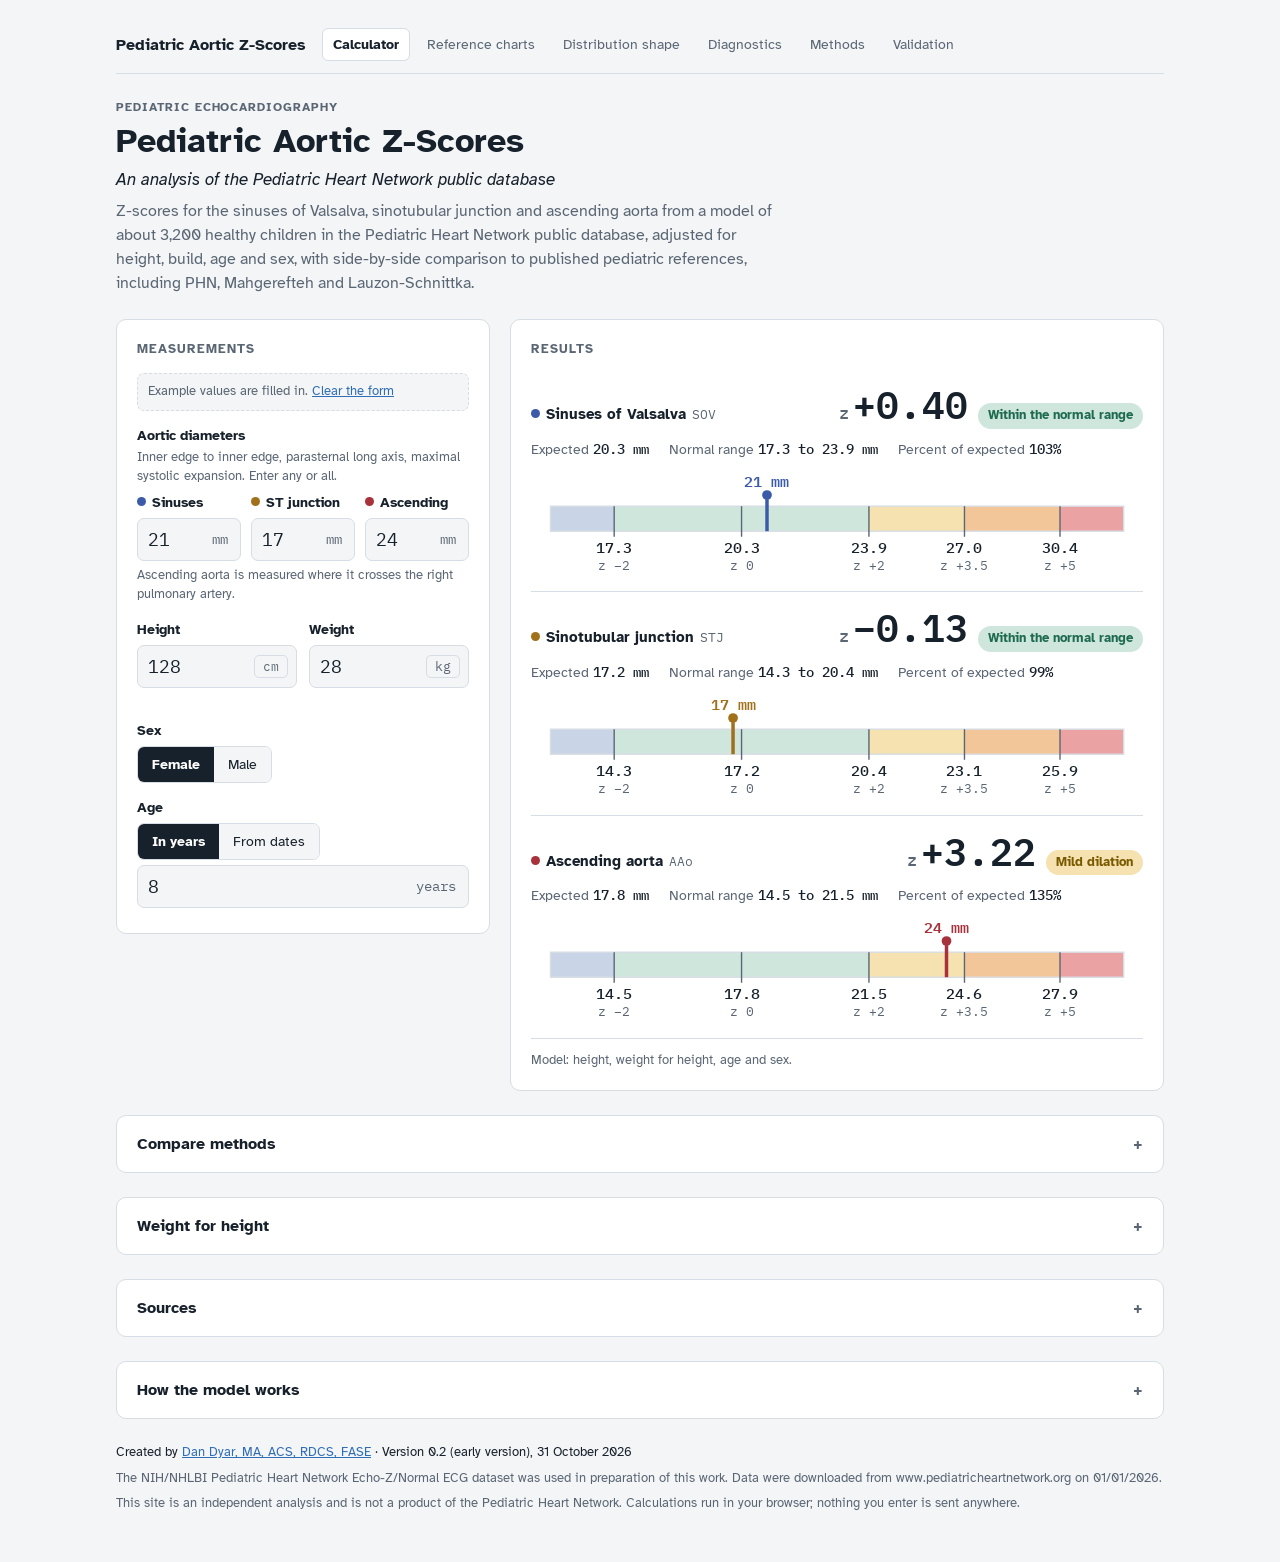
==== commit 207868b4: "Add the Methods page: all normalization methods on the same PHN children Scorecard with off-target s" ====
--- a/index.html
+++ b/index.html
@@ -13,7 +13,7 @@
 </head>
 <body>
 <div class="page">
-  <nav class="sitenav" aria-label="Pages"><a class="brand" href="index.html">Pediatric Aortic Z-Scores</a><a class="tab" href="index.html" aria-current="page">Calculator</a><a class="tab" href="charts.html">Reference charts</a><a class="tab" href="shape.html">Distribution shape</a><a class="tab" href="diagnostics.html">Diagnostics</a><a class="tab" href="validation.html">Validation</a></nav>
+  <nav class="sitenav" aria-label="Pages"><a class="brand" href="index.html">Pediatric Aortic Z-Scores</a><a class="tab" href="index.html" aria-current="page">Calculator</a><a class="tab" href="charts.html">Reference charts</a><a class="tab" href="shape.html">Distribution shape</a><a class="tab" href="diagnostics.html">Diagnostics</a><a class="tab" href="methods.html">Methods</a><a class="tab" href="validation.html">Validation</a></nav>
   <header>
     <div class="eyebrow">Pediatric echocardiography</div>
     <h1>Pediatric Aortic Z-Scores</h1>
@@ -144,7 +144,7 @@
         <li>Chaudhary AA, Tomlinson AZ, Drant S, Jones AL. Z-score calculators for cross sectional area to height ratio of the aortic root and ascending aorta in healthy children. <em>Pediatr Cardiol</em>. 2026. <a href="https://doi.org/10.1007/s00246-026-04525-4" target="_blank" rel="noopener">doi:10.1007/s00246-026-04525-4</a><span class="why">CSA/ht age-group tables and supplement coefficients in the comparison table.</span></li>
         <li>Lopez L, Colan SD, Frommelt PC, et al. Recommendations for quantification methods during the performance of a pediatric echocardiogram. <em>J Am Soc Echocardiogr</em>. 2010;23(5):465–577. <a href="https://doi.org/10.1016/j.echo.2010.03.019" target="_blank" rel="noopener">doi:10.1016/j.echo.2010.03.019</a><span class="why">How the aortic measurements were made in the PHN core lab.</span></li>
         <li>Morris SA, et al. Cardiovascular management of aortopathy in children: a scientific statement from the American Heart Association. <em>Circulation</em>. 2024. <a href="https://pubmed.ncbi.nlm.nih.gov/39129620/" target="_blank" rel="noopener">PubMed 39129620</a><span class="why">Z-score bands for mild, moderate and severe dilation.</span></li>
-        <li>Lauzon-Schnittka J, Plante V, Dahdah N, et al. Z scores for pediatric echocardiography dimensions adjusted for body size, BMI, and age. <em>Circ Cardiovasc Imaging</em>. 2025;18:e017944. <a href="https://doi.org/10.1161/CIRCIMAGING.124.017944" target="_blank" rel="noopener">doi:10.1161/CIRCIMAGING.124.017944</a><span class="why">The Lauzon-Schnittka z-scores in the comparison table, implemented from the authors' calculator workbook, including its WHO BMI-for-age tables.</span></li>
+        <li>Lauzon-Schnittka J, Plante V, Dahdah N, et al. Z scores for pediatric echocardiography dimensions adjusted for body size, BMI, and age. <em>Circ Cardiovasc Imaging</em>. 2025;18:e017944. <a href="https://doi.org/10.1161/CIRCIMAGING.124.017944" target="_blank" rel="noopener">doi:10.1161/CIRCIMAGING.124.017944</a><span class="why">The Lauzon-Schnittka z-scores in the comparison table, ported from the authors' R function (including its WHO BMI-for-age tables) and checked against it.</span></li>
         <li>Cole TJ, Green PJ. Smoothing reference centile curves: the LMS method and penalized likelihood. <em>Stat Med</em>. 1992;11(10):1305–1319. <a href="https://doi.org/10.1002/sim.4780111005" target="_blank" rel="noopener">doi:10.1002/sim.4780111005</a><span class="why">The LMS idea behind the median, spread and Box-Cox shape.</span></li>
         <li>Rigby RA, Stasinopoulos DM. Generalized additive models for location, scale and shape. <em>J R Stat Soc Ser C</em>. 2005;54(3):507–554. <a href="https://doi.org/10.1111/j.1467-9876.2005.00510.x" target="_blank" rel="noopener">doi:10.1111/j.1467-9876.2005.00510.x</a><span class="why">GAMLSS, the framework used to fit these models.</span></li>
         <li>Herrera-Leaño N, Malhotra A, Cooper R, et al. Allometric scaling of left heart structure and function in elite cyclists: development of sport-specific prediction equations. <em>J Am Heart Assoc</em>. 2026;15:e050142. <a href="https://doi.org/10.1161/JAHA.126.050142" target="_blank" rel="noopener">doi:10.1161/JAHA.126.050142</a><span class="why">A location, scale and shape approach to echo reference values (SEAMLSS).</span></li>
